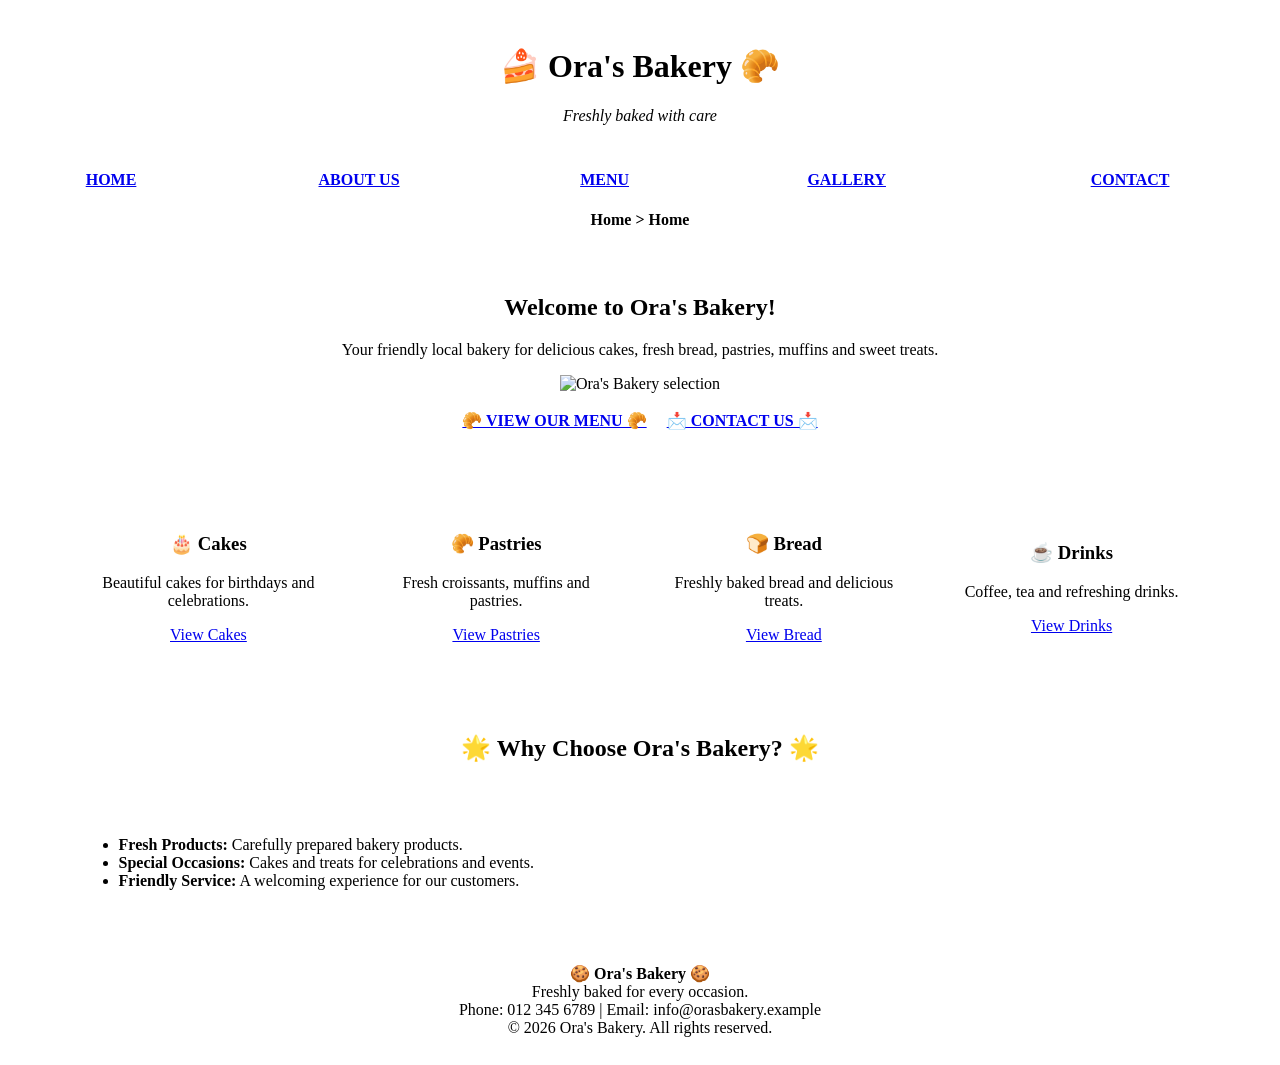
==== index.html @ a1fdf1d8 "Add files via upload" ====
<!DOCTYPE html>
<html lang="en">
<head>
<meta charset="UTF-8">
<meta name="viewport" content="width=device-width, initial-scale=1.0">
<meta name="description" content="Ora's Bakery - fresh cakes, bread, pastries and treats.">
<title>Ora's Bakery | Home</title>
</head>
<body>

<table width="100%" cellpadding="18" cellspacing="0">
<tr><td align="center">
<h1>🍰 Ora's Bakery 🥐</h1>
<p><i>Freshly baked with care</i></p>
</td></tr>
</table>

<table width="100%" cellpadding="12" cellspacing="0">
<tr align="center">
<td><a href="index.html"><b>HOME</b></a></td>
<td><a href="about.html"><b>ABOUT US</b></a></td>
<td><a href="menu.html"><b>MENU</b></a></td>
<td><a href="gallery.html"><b>GALLERY</b></a></td>
<td><a href="contact.html"><b>CONTACT</b></a></td>
</tr>
</table>


<table width="100%" cellpadding="8">
<tr><td align="center">
<b>Home &gt; Home</b>
</td></tr>
</table>

<table width="92%" align="center" cellpadding="25" cellspacing="10">
<tr><td align="center">
<h2>Welcome to Ora's Bakery!</h2>
<p>Your friendly local bakery for delicious cakes, fresh bread, pastries, muffins and sweet treats.</p>
<img src="images/bakery.jpg" width="80%" alt="Ora's Bakery selection">
<br><br>
<a href="menu.html"><b>🥐 VIEW OUR MENU 🥐</b></a>
&nbsp;&nbsp;&nbsp;
<a href="contact.html"><b>📩 CONTACT US 📩</b></a>
</td></tr>
</table>

<br>
<table width="92%" align="center" cellpadding="20" cellspacing="12">
<tr align="center">
<td width="25%"><h3>🎂 Cakes</h3><p>Beautiful cakes for birthdays and celebrations.</p><a href="menu.html#cakes">View Cakes</a></td>
<td width="25%"><h3>🥐 Pastries</h3><p>Fresh croissants, muffins and pastries.</p><a href="menu.html#pastries">View Pastries</a></td>
<td width="25%"><h3>🍞 Bread</h3><p>Freshly baked bread and delicious treats.</p><a href="menu.html#bread">View Bread</a></td>
<td width="25%"><h3>☕ Drinks</h3><p>Coffee, tea and refreshing drinks.</p><a href="menu.html#drinks">View Drinks</a></td>
</tr>
</table>

<br>
<table width="92%" align="center" cellpadding="18">
<tr><td align="center"><h2>🌟 Why Choose Ora's Bakery? 🌟</h2></td></tr>
<tr><td>
<ul>
<li><b>Fresh Products:</b> Carefully prepared bakery products.</li>
<li><b>Special Occasions:</b> Cakes and treats for celebrations and events.</li>
<li><b>Friendly Service:</b> A welcoming experience for our customers.</li>
</ul>
</td></tr>
</table>

<br>
<table width="100%" cellpadding="18">
<tr><td align="center">
<b>🍪 Ora's Bakery 🍪</b><br>
Freshly baked for every occasion.<br>
Phone: 012 345 6789 | Email: info@orasbakery.example<br>
© 2026 Ora's Bakery. All rights reserved.
</td></tr>
</table>

</body>
</html>
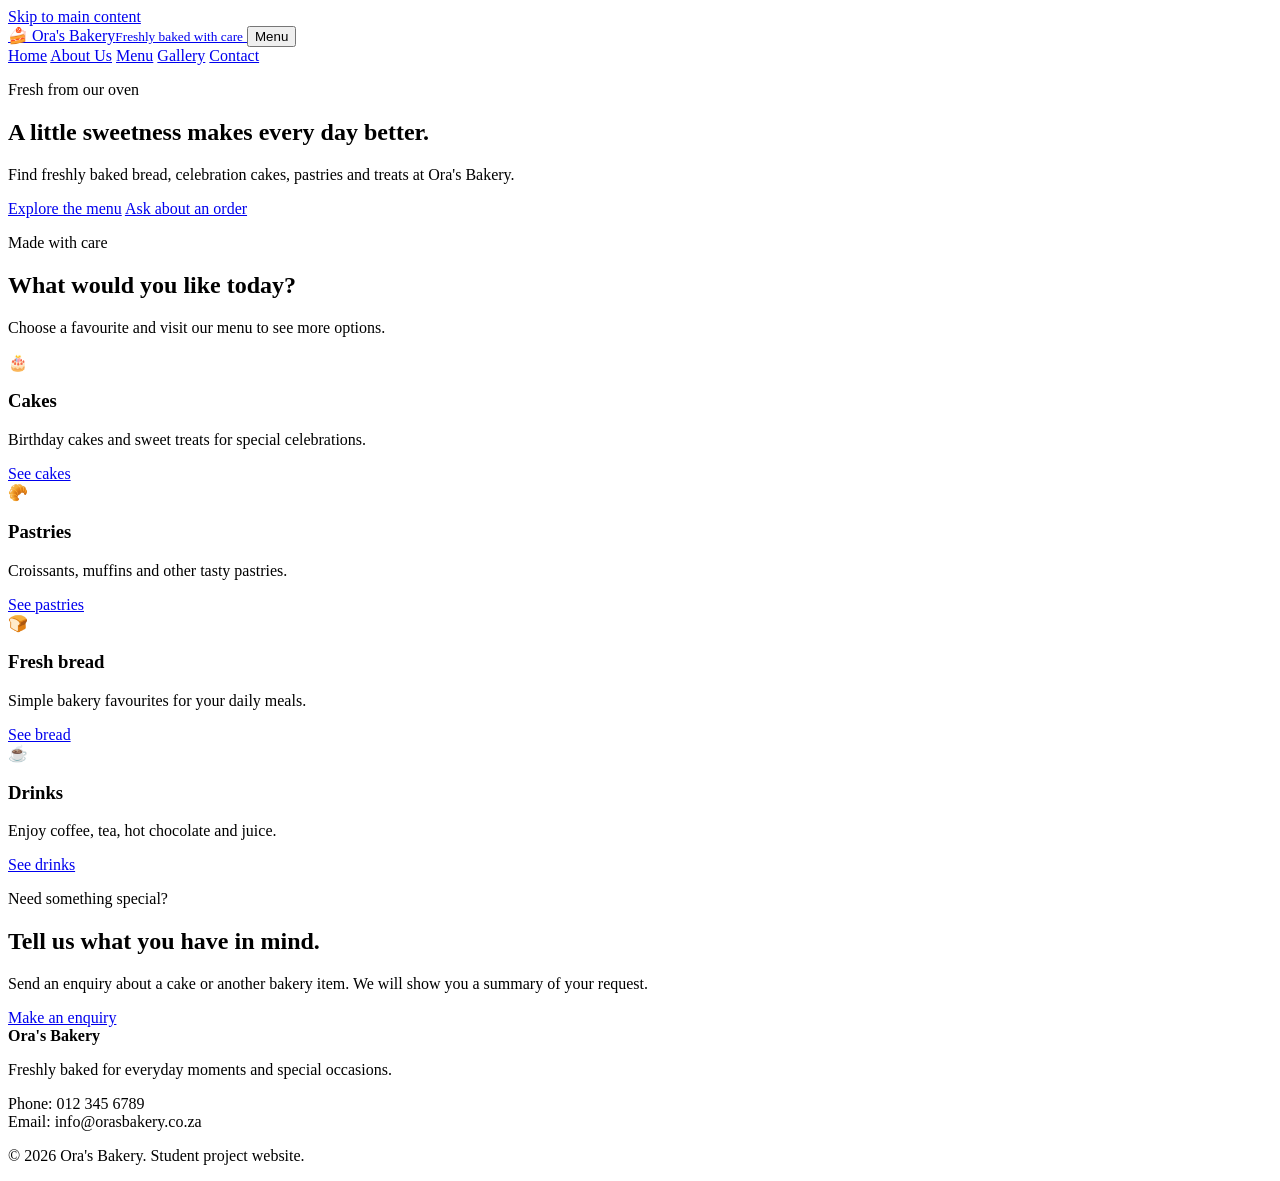
==== commit ebcaadb4: "Add files via upload" ====
--- a/index.html
+++ b/index.html
@@ -1,80 +1,65 @@
 <!DOCTYPE html>
 <html lang="en">
 <head>
-<meta charset="UTF-8">
-<meta name="viewport" content="width=device-width, initial-scale=1.0">
-<meta name="description" content="Ora's Bakery - fresh cakes, bread, pastries and treats.">
-<title>Ora's Bakery | Home</title>
+  <meta charset="UTF-8">
+  <meta name="viewport" content="width=device-width, initial-scale=1.0">
+  <meta name="description" content="Visit Ora's Bakery for fresh cakes, bread, pastries, muffins and friendly service.">
+  <meta name="keywords" content="Ora's Bakery, bakery, cakes, fresh bread, pastries, muffins">
+  <meta name="author" content="ST10337762">
+  <title>Ora's Bakery | Home</title>
+  <link rel="stylesheet" href="css/style.css">
 </head>
 <body>
+<a class="skip-link" href="#main-content">Skip to main content</a>
+<header class="site-header">
+  <div class="container header-inner">
+    <a class="brand" href="index.html" aria-label="Ora's Bakery home">
+      <span class="brand-icon" aria-hidden="true">🍰</span>
+      <span>Ora's Bakery<small>Freshly baked with care</small></span>
+    </a>
+    <button class="menu-toggle" type="button" aria-expanded="false" aria-controls="main-nav">Menu</button>
+    <nav id="main-nav" class="main-nav" aria-label="Main navigation">
+      <a href="index.html">Home</a>
+      <a href="about.html">About Us</a>
+      <a href="menu.html">Menu</a>
+      <a href="gallery.html">Gallery</a>
+      <a href="contact.html">Contact</a>
+    </nav>
+  </div>
+</header>
 
-<table width="100%" cellpadding="18" cellspacing="0">
-<tr><td align="center">
-<h1>🍰 Ora's Bakery 🥐</h1>
-<p><i>Freshly baked with care</i></p>
-</td></tr>
-</table>
-
-<table width="100%" cellpadding="12" cellspacing="0">
-<tr align="center">
-<td><a href="index.html"><b>HOME</b></a></td>
-<td><a href="about.html"><b>ABOUT US</b></a></td>
-<td><a href="menu.html"><b>MENU</b></a></td>
-<td><a href="gallery.html"><b>GALLERY</b></a></td>
-<td><a href="contact.html"><b>CONTACT</b></a></td>
-</tr>
-</table>
-
-
-<table width="100%" cellpadding="8">
-<tr><td align="center">
-<b>Home &gt; Home</b>
-</td></tr>
-</table>
-
-<table width="92%" align="center" cellpadding="25" cellspacing="10">
-<tr><td align="center">
-<h2>Welcome to Ora's Bakery!</h2>
-<p>Your friendly local bakery for delicious cakes, fresh bread, pastries, muffins and sweet treats.</p>
-<img src="images/bakery.jpg" width="80%" alt="Ora's Bakery selection">
-<br><br>
-<a href="menu.html"><b>🥐 VIEW OUR MENU 🥐</b></a>
-&nbsp;&nbsp;&nbsp;
-<a href="contact.html"><b>📩 CONTACT US 📩</b></a>
-</td></tr>
-</table>
-
-<br>
-<table width="92%" align="center" cellpadding="20" cellspacing="12">
-<tr align="center">
-<td width="25%"><h3>🎂 Cakes</h3><p>Beautiful cakes for birthdays and celebrations.</p><a href="menu.html#cakes">View Cakes</a></td>
-<td width="25%"><h3>🥐 Pastries</h3><p>Fresh croissants, muffins and pastries.</p><a href="menu.html#pastries">View Pastries</a></td>
-<td width="25%"><h3>🍞 Bread</h3><p>Freshly baked bread and delicious treats.</p><a href="menu.html#bread">View Bread</a></td>
-<td width="25%"><h3>☕ Drinks</h3><p>Coffee, tea and refreshing drinks.</p><a href="menu.html#drinks">View Drinks</a></td>
-</tr>
-</table>
-
-<br>
-<table width="92%" align="center" cellpadding="18">
-<tr><td align="center"><h2>🌟 Why Choose Ora's Bakery? 🌟</h2></td></tr>
-<tr><td>
-<ul>
-<li><b>Fresh Products:</b> Carefully prepared bakery products.</li>
-<li><b>Special Occasions:</b> Cakes and treats for celebrations and events.</li>
-<li><b>Friendly Service:</b> A welcoming experience for our customers.</li>
-</ul>
-</td></tr>
-</table>
-
-<br>
-<table width="100%" cellpadding="18">
-<tr><td align="center">
-<b>🍪 Ora's Bakery 🍪</b><br>
-Freshly baked for every occasion.<br>
-Phone: 012 345 6789 | Email: info@orasbakery.example<br>
-© 2026 Ora's Bakery. All rights reserved.
-</td></tr>
-</table>
-
+<main id="main-content">
+  <section class="hero">
+    <div class="container hero-content">
+      <p class="eyebrow">Fresh from our oven</p>
+      <h1>A little sweetness makes every day better.</h1>
+      <p>Find freshly baked bread, celebration cakes, pastries and treats at Ora's Bakery.</p>
+      <div class="button-row">
+        <a class="button" href="menu.html">Explore the menu</a>
+        <a class="button button-light" href="enquiry.html">Ask about an order</a>
+      </div>
+    </div>
+  </section>
+  <section class="section container">
+    <div class="section-heading"><p class="eyebrow">Made with care</p><h2>What would you like today?</h2><p>Choose a favourite and visit our menu to see more options.</p></div>
+    <div class="card-grid">
+      <article class="info-card"><div class="card-emoji" aria-hidden="true">🎂</div><h3>Cakes</h3><p>Birthday cakes and sweet treats for special celebrations.</p><a href="menu.html#cakes">See cakes</a></article>
+      <article class="info-card"><div class="card-emoji" aria-hidden="true">🥐</div><h3>Pastries</h3><p>Croissants, muffins and other tasty pastries.</p><a href="menu.html#pastries">See pastries</a></article>
+      <article class="info-card"><div class="card-emoji" aria-hidden="true">🍞</div><h3>Fresh bread</h3><p>Simple bakery favourites for your daily meals.</p><a href="menu.html#bread">See bread</a></article>
+      <article class="info-card"><div class="card-emoji" aria-hidden="true">☕</div><h3>Drinks</h3><p>Enjoy coffee, tea, hot chocolate and juice.</p><a href="menu.html#drinks">See drinks</a></article>
+    </div>
+  </section>
+  <section class="feature-band">
+    <div class="container feature-content"><div><p class="eyebrow">Need something special?</p><h2>Tell us what you have in mind.</h2><p>Send an enquiry about a cake or another bakery item. We will show you a summary of your request.</p></div><a class="button" href="enquiry.html">Make an enquiry</a></div>
+  </section>
+</main>
+<footer class="site-footer">
+  <div class="container footer-inner">
+    <div><strong>Ora's Bakery</strong><p>Freshly baked for everyday moments and special occasions.</p></div>
+    <p>Phone: 012 345 6789<br>Email: info@orasbakery.co.za</p>
+    <p>&copy; 2026 Ora's Bakery. Student project website.</p>
+  </div>
+</footer>
+<script src="js/script.js" defer></script>
 </body>
 </html>
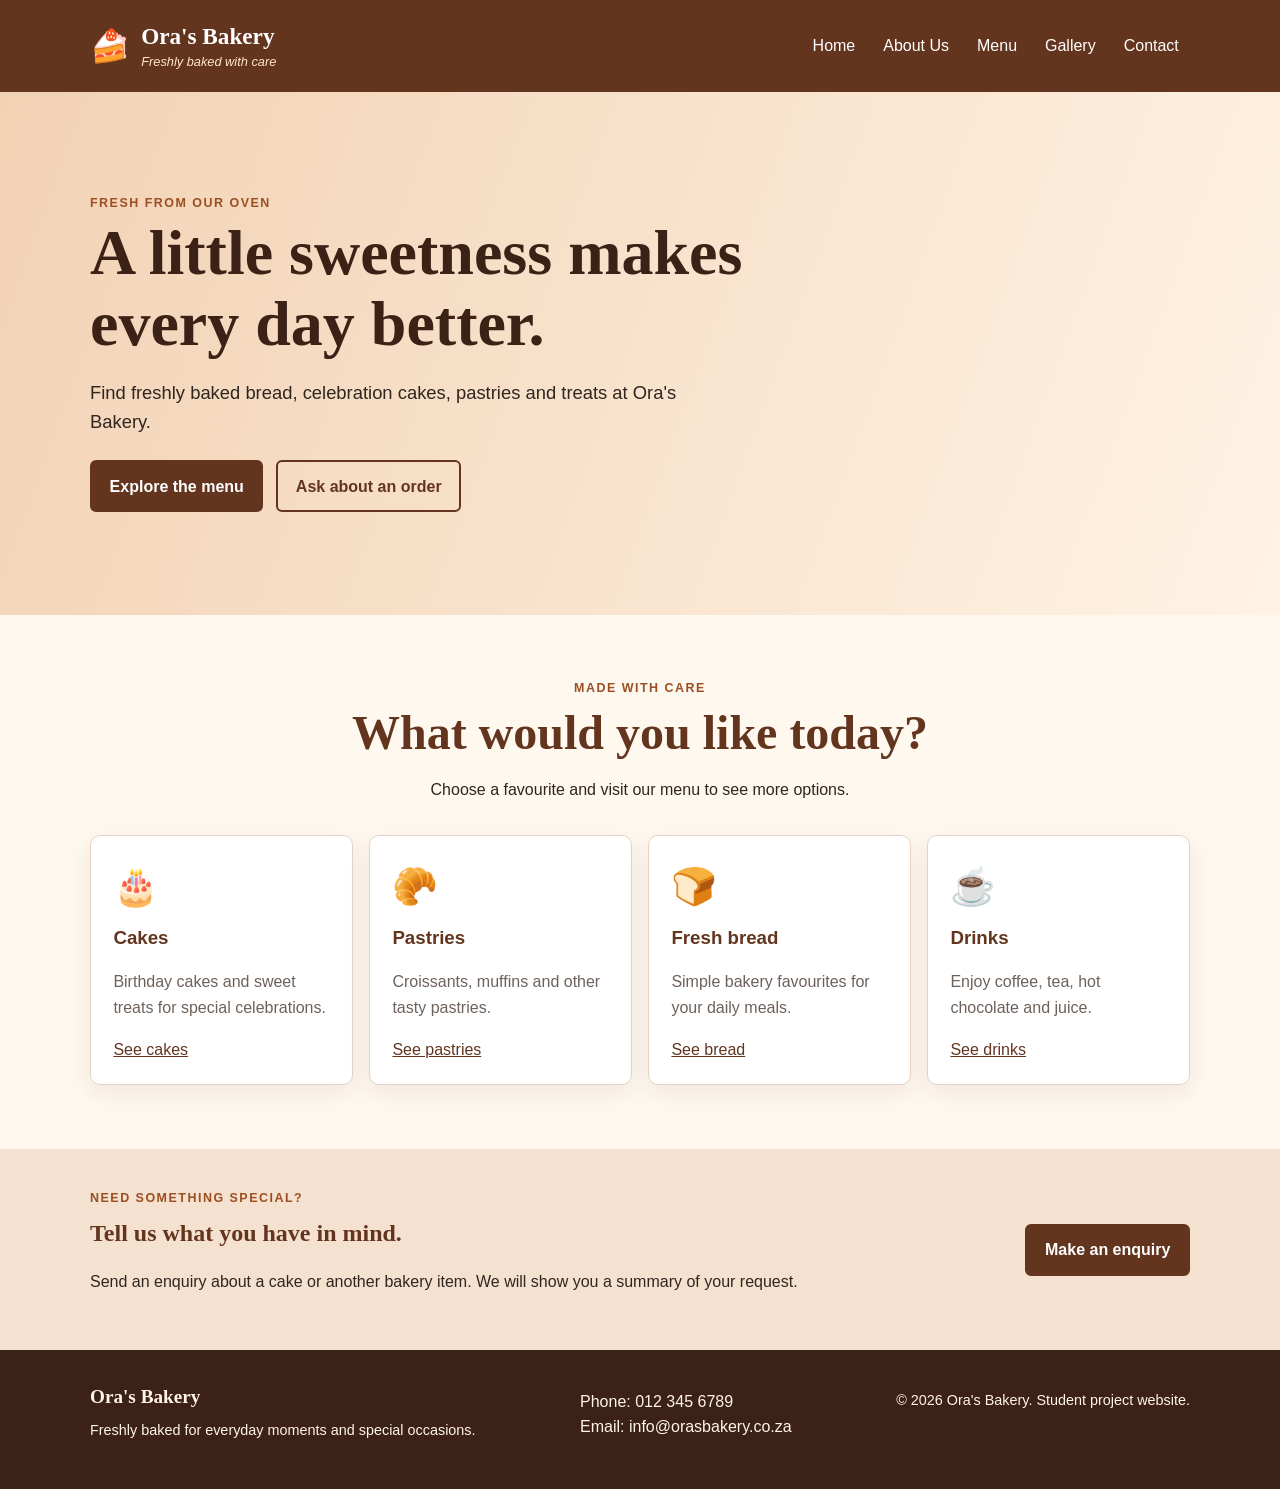
==== commit d57bc7fb: "Add files via upload" ====
--- a/index.html
+++ b/index.html
@@ -7,7 +7,133 @@
   <meta name="keywords" content="Ora's Bakery, bakery, cakes, fresh bread, pastries, muffins">
   <meta name="author" content="ST10337762">
   <title>Ora's Bakery | Home</title>
-  <link rel="stylesheet" href="css/style.css">
+  <style>
+/* Basic colours, spacing and font choices used across the website. */
+:root {
+  --brown: #63351f;
+  --brown-dark: #3b2116;
+  --orange: #c56b35;
+  --cream: #fff8ef;
+  --peach: #f5e1cf;
+  --text: #30251f;
+  --muted: #6d625b;
+  --white: #ffffff;
+  --border: #e4d3c4;
+  --shadow: 0 8px 24px rgba(59, 33, 22, 0.08);
+}
+* { box-sizing: border-box; }
+html { scroll-behavior: smooth; }
+body {
+  margin: 0;
+  background: var(--cream);
+  color: var(--text);
+  font-family: Arial, Helvetica, sans-serif;
+  font-size: 16px;
+  line-height: 1.6;
+}
+img { max-width: 100%; height: auto; }
+a { color: var(--brown); }
+a:hover { color: var(--orange); }
+button, input, select, textarea { font: inherit; }
+button, .button { cursor: pointer; }
+:focus-visible { outline: 3px solid var(--orange); outline-offset: 3px; }
+.container { width: min(1100px, 92%); margin-inline: auto; }
+.skip-link { position: absolute; left: -9999px; top: 0; background: white; padding: 0.7rem; z-index: 10; }
+.skip-link:focus { left: 1rem; top: 1rem; }
+.site-header { background: var(--brown); color: var(--white); }
+.header-inner { min-height: 92px; display: flex; align-items: center; justify-content: space-between; gap: 1.5rem; }
+.brand { display: flex; align-items: center; gap: 0.7rem; color: var(--white); text-decoration: none; font-family: Georgia, serif; font-size: 1.45rem; font-weight: bold; line-height: 1.2; }
+.brand-icon { font-size: 2rem; }
+.brand small { display: block; margin-top: 0.25rem; color: #ffe6d0; font: italic 0.8rem Arial, sans-serif; }
+.main-nav { display: flex; align-items: center; flex-wrap: wrap; gap: 0.35rem; }
+.main-nav a { color: var(--white); padding: 0.55rem 0.7rem; border-radius: 5px; text-decoration: none; }
+.main-nav a:hover, .main-nav a:focus-visible { background: #805037; color: var(--white); }
+.menu-toggle { display: none; background: transparent; color: white; border: 1px solid #e9cbb5; border-radius: 5px; padding: 0.45rem 0.7rem; }
+.hero { background: linear-gradient(110deg, #f2d2b5, #fff3e4); padding: clamp(3.5rem, 8vw, 7rem) 0; }
+.hero-content { max-width: 1100px; }
+.hero h1 { max-width: 720px; margin: 0.25rem 0 1rem; color: var(--brown-dark); font: bold clamp(2.3rem, 5vw, 4.2rem)/1.1 Georgia, serif; }
+.hero p:not(.eyebrow) { max-width: 620px; font-size: 1.15rem; }
+.eyebrow { margin: 0; color: #9b4f22; font-size: 0.78rem; font-weight: bold; letter-spacing: 0.12em; text-transform: uppercase; }
+.button-row { display: flex; flex-wrap: wrap; gap: 0.8rem; margin-top: 1.5rem; }
+.button { display: inline-block; border: 2px solid var(--brown); border-radius: 6px; padding: 0.7rem 1.1rem; background: var(--brown); color: var(--white); font-weight: bold; text-decoration: none; }
+.button:hover { background: var(--brown-dark); color: var(--white); }
+.button-light { background: transparent; color: var(--brown); }
+.button-light:hover { background: var(--white); color: var(--brown-dark); }
+.section { padding-block: 4rem; }
+.section-heading, .page-intro { max-width: 720px; margin: 0 auto 2rem; text-align: center; }
+.section-heading h2, .page-intro h1 { margin: 0.3rem 0 0.6rem; color: var(--brown); font: bold clamp(2rem, 4vw, 3rem)/1.2 Georgia, serif; }
+.card-grid { display: grid; grid-template-columns: repeat(4, minmax(0, 1fr)); gap: 1rem; }
+.info-card, .menu-card, .text-panel, .form-panel, .contact-details { background: var(--white); border: 1px solid var(--border); border-radius: 10px; padding: 1.4rem; box-shadow: var(--shadow); }
+.card-emoji { font-size: 2.3rem; }
+.info-card h3 { margin: 0.4rem 0; color: var(--brown); }
+.info-card p { color: var(--muted); }
+.feature-band { background: var(--peach); padding: 2.5rem 0; }
+.feature-content { display: flex; align-items: center; justify-content: space-between; gap: 2rem; }
+.feature-content h2 { margin: 0.3rem 0; color: var(--brown); font-family: Georgia, serif; }
+.page-content { min-height: 65vh; padding-block: 3rem 4rem; }
+.text-panel { max-width: 850px; margin: 0 auto; }
+.text-panel h2 { color: var(--brown); font-family: Georgia, serif; }
+.check-list li { margin-bottom: 0.45rem; }
+.center { text-align: center; margin-top: 2rem; }
+.search-box { max-width: 560px; margin: 0 auto 2rem; }
+.search-box label, .form-field label { display: block; margin-bottom: 0.35rem; font-weight: bold; }
+input, select, textarea { width: 100%; border: 1px solid #bba99b; border-radius: 5px; background: white; color: var(--text); padding: 0.7rem; }
+textarea { resize: vertical; }
+.menu-grid { display: grid; grid-template-columns: repeat(2, minmax(0, 1fr)); gap: 1.2rem; }
+.menu-card h2 { margin-top: 0; color: var(--brown); font-family: Georgia, serif; }
+.menu-card li { padding-block: 0.2rem; }
+.menu-card a { font-weight: bold; }
+.notice { padding: 0.9rem 1rem; margin-top: 1rem; background: #f8eadc; border-left: 4px solid var(--orange); border-radius: 4px; }
+.form-help { color: var(--muted); font-size: 0.9rem; }
+.gallery-grid { display: grid; grid-template-columns: repeat(4, minmax(0, 1fr)); gap: 1rem; }
+.gallery-item { display: flex; flex-direction: column; align-items: flex-start; gap: 0.3rem; padding: 1rem; border: 1px solid var(--border); border-radius: 10px; background: white; color: var(--text); text-align: left; box-shadow: var(--shadow); }
+.gallery-photo { display: flex; flex-direction: column; gap: 0.7rem; padding: 0.8rem; border: 1px solid var(--border); border-radius: 10px; background: white; color: var(--text); text-align: left; box-shadow: var(--shadow); cursor: pointer; }
+.gallery-photo img { display: block; width: 100%; aspect-ratio: 4 / 3; object-fit: cover; border-radius: 6px; background: var(--peach); }
+.gallery-photo strong { color: var(--brown); }
+.gallery-photo:hover, .gallery-item:hover { transform: translateY(-2px); }
+.gallery-item { text-decoration: none; }
+.image-credit { margin-top: 1.5rem; color: var(--muted); font-size: 0.85rem; }
+.image-unavailable { object-fit: contain !important; padding: 2rem; }
+.gallery-placeholder { display: grid; width: 100%; min-height: 150px; place-items: center; border-radius: 6px; background: var(--peach); font-size: 4rem; }
+.gallery-item strong { color: var(--brown); font-size: 1.1rem; }
+.gallery-item small { color: var(--muted); }
+.lightbox { width: min(700px, 92vw); border: 0; border-radius: 10px; padding: 1.2rem; }
+.lightbox::backdrop { background: rgba(25, 15, 10, 0.8); }
+.lightbox img { display: block; max-width: 100%; max-height: 65vh; margin: auto; }
+.lightbox-close { display: block; margin-left: auto; border: 0; background: var(--brown); color: white; border-radius: 5px; font-size: 1.5rem; padding: 0.1rem 0.7rem; }
+#lightbox-caption { text-align: center; }
+.contact-layout { display: grid; grid-template-columns: 0.8fr 1.2fr; align-items: start; gap: 1.5rem; }
+.contact-details h2, .form-panel h2 { margin-top: 0; color: var(--brown); font-family: Georgia, serif; }
+.form-grid { display: grid; grid-template-columns: repeat(2, minmax(0, 1fr)); gap: 1rem; margin-bottom: 1.2rem; }
+.form-field { margin-bottom: 1rem; }
+.form-grid .form-field { margin-bottom: 0; }
+.full-width { grid-column: 1 / -1; }
+.field-error { display: block; min-height: 1.2rem; color: #a32222; font-size: 0.85rem; }
+input[aria-invalid="true"], select[aria-invalid="true"], textarea[aria-invalid="true"] { border-color: #a32222; }
+.site-footer { background: var(--brown-dark); color: #fff4e8; padding: 2rem 0; }
+.footer-inner { display: flex; justify-content: space-between; align-items: flex-start; gap: 1.5rem; }
+.footer-inner p { margin-top: 0.4rem; }
+.footer-inner strong { font-family: Georgia, serif; font-size: 1.2rem; }
+.footer-inner p:last-child { font-size: 0.9rem; }
+@media (max-width: 850px) {
+  .card-grid, .gallery-grid { grid-template-columns: repeat(2, minmax(0, 1fr)); }
+  .header-inner { flex-wrap: wrap; padding-block: 1rem; }
+  .menu-toggle { display: block; }
+  .main-nav { display: none; width: 100%; flex-direction: column; align-items: stretch; }
+  .main-nav.is-open { display: flex; }
+  .main-nav a { padding: 0.65rem; }
+}
+@media (max-width: 600px) {
+  .menu-grid, .contact-layout, .form-grid { grid-template-columns: 1fr; }
+  .full-width { grid-column: auto; }
+  .card-grid, .gallery-grid { grid-template-columns: 1fr; }
+  .feature-content, .footer-inner { flex-direction: column; align-items: flex-start; }
+  .hero { padding-block: 3.5rem; }
+  .page-content { padding-block: 2rem 3rem; }
+  .gallery-placeholder { min-height: 120px; }
+}
+
+  </style>
 </head>
 <body>
 <a class="skip-link" href="#main-content">Skip to main content</a>
@@ -60,6 +186,379 @@
     <p>&copy; 2026 Ora's Bakery. Student project website.</p>
   </div>
 </footer>
-<script src="js/script.js" defer></script>
+<script>
+// This file contains the small interactive features used on the website.
+document.addEventListener("DOMContentLoaded", function () {
+  setupMobileMenu();
+  setupMenuSearch();
+  setupGallery();
+  setupEnquiryForm();
+  setupContactForm();
+  fillEnquiryFromLink();
+});
+
+// Open and close the navigation menu on smaller screens.
+function setupMobileMenu() {
+  const menuButton = document.querySelector(".menu-toggle");
+  const navigation = document.querySelector("#main-nav");
+
+  if (!menuButton || !navigation) return;
+
+  menuButton.addEventListener("click", function () {
+    const isOpen = navigation.classList.toggle("is-open");
+    menuButton.setAttribute("aria-expanded", String(isOpen));
+  });
+}
+
+// Filter menu items as the visitor types in the search box.
+function setupMenuSearch() {
+  const searchInput = document.querySelector("#menu-search");
+  const menuItems = document.querySelectorAll("[data-item]");
+  const searchStatus = document.querySelector("#search-status");
+  const noResults = document.querySelector("#no-results");
+
+  if (!searchInput) return;
+
+  searchInput.addEventListener("input", function () {
+    const searchTerm = searchInput.value.trim().toLowerCase();
+    let visibleCount = 0;
+
+    menuItems.forEach(function (item) {
+      const matches = item.textContent.toLowerCase().includes(searchTerm);
+      item.hidden = !matches;
+      if (matches) visibleCount += 1;
+    });
+
+    // Hide a whole category if none of its menu items match.
+    document.querySelectorAll(".menu-card").forEach(function (card) {
+      const hasVisibleItem = card.querySelector("[data-item]:not([hidden])");
+      card.hidden = !hasVisibleItem;
+    });
+
+    searchStatus.textContent = visibleCount + " menu item(s) found.";
+    noResults.hidden = visibleCount !== 0;
+  });
+}
+
+// The four gallery categories each contain five photos. Image URLs point to ISO Republic.
+const galleryCategories = {
+  "cakes": [
+    "Cakes",
+    "Celebration cakes",
+    "🎂",
+    [
+      [
+        "Black Forest Cake",
+        "https://isorepublic.com/wp-content/uploads/2018/11/isorepublic-black-forest-cake-450x300.jpg"
+      ],
+      [
+        "Cake Dessert",
+        "https://isorepublic.com/wp-content/uploads/2018/11/isorepublic-cake-dessert-3-450x300.jpg"
+      ],
+      [
+        "Freshly Baked Cake",
+        "https://isorepublic.com/wp-content/uploads/2018/11/isorepublic-baked-cake-1-450x300.jpg"
+      ],
+      [
+        "Strawberry Chocolate Cakes",
+        "https://isorepublic.com/wp-content/uploads/2018/11/isorepublic-strawberry-chocs-1-450x300.jpg"
+      ],
+      [
+        "Cake and Coffee",
+        "https://isorepublic.com/wp-content/uploads/2018/11/isorepublic-coffee-cake-cafe-1-450x300.jpg"
+      ]
+    ]
+  ],
+  "pastries": [
+    "Pastries",
+    "Fresh pastries and muffins",
+    "🥐",
+    [
+      [
+        "Freshly Baked Pastries",
+        "https://isorepublic.com/wp-content/uploads/2018/11/picography-fresh-baked-pastries-1-450x300.jpg"
+      ],
+      [
+        "Bakery Pastries",
+        "https://isorepublic.com/wp-content/uploads/2018/11/isorepublic-bakery-pastries-450x300.jpg"
+      ],
+      [
+        "Fresh Pastries",
+        "https://isorepublic.com/wp-content/uploads/2018/11/isorepublic-pastries-1-450x300.jpg"
+      ],
+      [
+        "Cake Donuts",
+        "https://isorepublic.com/wp-content/uploads/2017/11/cake-donuts-450x300.jpg"
+      ],
+      [
+        "Baked Dessert Tarts",
+        "https://isorepublic.com/wp-content/uploads/2018/11/isorepublic-dessert-tarts-1-450x300.jpg"
+      ]
+    ]
+  ],
+  "bread": [
+    "Bread",
+    "Freshly baked bread",
+    "🍞",
+    [
+      [
+        "Sourdough Bread",
+        "https://isorepublic.com/wp-content/uploads/2018/11/isorepublic-bread-sourdough-1-450x300.jpg"
+      ],
+      [
+        "Fresh Baked Bread",
+        "https://isorepublic.com/wp-content/uploads/2018/11/isorepublic-bread-baked-1-450x300.jpg"
+      ],
+      [
+        "Baked Breads",
+        "https://isorepublic.com/wp-content/uploads/2018/11/isorepublic-baked-breads-1-450x300.jpg"
+      ],
+      [
+        "Fresh Homemade Bread",
+        "https://isorepublic.com/wp-content/uploads/2018/11/isorepublic-bread-home-1-450x300.jpg"
+      ],
+      [
+        "Bread Rolls",
+        "https://isorepublic.com/wp-content/uploads/2018/11/isorepublic-bread-rolls-1-450x300.jpg"
+      ]
+    ]
+  ],
+  "drinks": [
+    "Drinks",
+    "Coffee and refreshments",
+    "☕",
+    [
+      [
+        "Latte Art",
+        "https://isorepublic.com/wp-content/uploads/2020/07/iso-republic-coffee-late-coffee-shop-369x300.jpg"
+      ],
+      [
+        "Cappuccino in a Cafe",
+        "https://isorepublic.com/wp-content/uploads/2018/11/isorepublic-coffee-cup-cafe-1-450x300.jpg"
+      ],
+      [
+        "Fresh Juice and Smoothies",
+        "https://isorepublic.com/wp-content/uploads/2021/09/iso-republic-fresh-juices-and-smoothies-200x300.jpg"
+      ],
+      [
+        "Iced Drink",
+        "https://isorepublic.com/wp-content/uploads/2018/11/isorepublic-iced-drink-straw-1-450x300.jpg"
+      ],
+      [
+        "Hot Chocolate",
+        "https://isorepublic.com/wp-content/uploads/2019/05/iso-republic-hot-chocolates-453x300.jpg"
+      ]
+    ]
+  ]
+};
+
+// Show either the category choices or the five photos for the selected category.
+function setupGallery() {
+  const grid = document.querySelector("#gallery-grid");
+  if (!grid) return;
+
+  const title = document.querySelector("#gallery-title");
+  const description = document.querySelector("#gallery-description");
+  const backLink = document.querySelector("#back-to-categories");
+  const selectedCategory = new URLSearchParams(window.location.search).get("category");
+
+  if (selectedCategory && galleryCategories[selectedCategory]) {
+    const category = galleryCategories[selectedCategory];
+    title.textContent = category[0];
+    description.textContent = "Browse these five " + category[0].toLowerCase() + " photos. Select a picture to view it larger.";
+    backLink.hidden = false;
+    category[3].forEach(function (photo) {
+      const card = document.createElement("button");
+      card.className = "gallery-photo";
+      card.type = "button";
+      card.dataset.lightbox = photo[1];
+      card.dataset.caption = photo[0];
+      card.innerHTML = '<img loading="lazy" alt="' + photo[0].replace(/&/g, "&amp;").replace(/</g, "&lt;").replace(/>/g, "&gt;").replace(/"/g, "&quot;") + '" src="' + photo[1] + '"><strong>' + photo[0] + '</strong>';
+      card.querySelector("img").addEventListener("error", function () {
+        this.alt = photo[0] + " photo could not be loaded. Check the internet connection.";
+        this.classList.add("image-unavailable");
+      });
+      grid.appendChild(card);
+    });
+  } else {
+    Object.keys(galleryCategories).forEach(function (key) {
+      const category = galleryCategories[key];
+      const link = document.createElement("a");
+      link.className = "gallery-item";
+      link.href = "gallery.html?category=" + key;
+      link.innerHTML = '<span class="gallery-placeholder" aria-hidden="true">' + category[2] + '</span><strong>' + category[0] + '</strong><small>' + category[1] + '</small><small>View 5 photos →</small>';
+      grid.appendChild(link);
+    });
+  }
+
+  setupGalleryLightbox();
+}
+
+// Open any selected gallery photo in a larger dialog.
+function setupGalleryLightbox() {
+  const dialog = document.querySelector("#lightbox");
+  const image = document.querySelector("#lightbox-image");
+  const caption = document.querySelector("#lightbox-caption");
+  const closeButton = document.querySelector(".lightbox-close");
+  if (!dialog) return;
+
+  document.querySelectorAll("[data-lightbox]").forEach(function (button) {
+    button.addEventListener("click", function () {
+      image.hidden = false;
+      image.src = button.dataset.lightbox;
+      image.alt = button.dataset.caption;
+      caption.textContent = button.dataset.caption;
+      image.onerror = function () {
+        image.hidden = true;
+        caption.textContent = button.dataset.caption + " — This photo could not be loaded. Check your internet connection.";
+      };
+      if (typeof dialog.showModal === "function") dialog.showModal();
+    });
+  });
+  closeButton.addEventListener("click", function () { dialog.close(); });
+  dialog.addEventListener("click", function (event) {
+    if (event.target === dialog) dialog.close();
+  });
+}
+
+// Show a clear message when the enquiry form is complete.
+function setupEnquiryForm() {
+  const form = document.querySelector("#enquiry-form");
+  if (!form) return;
+
+  form.addEventListener("submit", function (event) {
+    event.preventDefault();
+    clearFormErrors(form);
+
+    const name = form.elements.name.value.trim();
+    const email = form.elements.email.value.trim();
+    const product = form.elements.product.value;
+    const quantity = Number(form.elements.quantity.value);
+    let isValid = true;
+
+    if (name.length < 2) isValid = showError("enquiry-name", "Please enter your name.");
+    if (!isValid) { /* Keep checking other fields so all errors can be shown. */ }
+    if (!isValidEmail(email)) {
+      showError("enquiry-email", "Enter a valid email address.");
+      isValid = false;
+    }
+    if (!product) {
+      showError("product-type", "Please choose a product category.");
+      isValid = false;
+    }
+    if (!Number.isInteger(quantity) || quantity < 1 || quantity > 100) {
+      showError("quantity", "Choose a quantity from 1 to 100.");
+      isValid = false;
+    }
+
+    const result = document.querySelector("#enquiry-result");
+    if (!isValid) {
+      result.hidden = true;
+      return;
+    }
+
+    const details = form.elements.details.value.trim();
+    result.textContent = "Thank you, " + name + ". Your enquiry is for " + quantity +
+      " item(s) in the " + product + " category." +
+      (details ? " Notes: " + details : "") +
+      " This is not a confirmed order. Please contact the bakery to confirm price and availability.";
+    result.hidden = false;
+  });
+}
+
+// Validate the contact form and prepare an email in the visitor's email app.
+function setupContactForm() {
+  const form = document.querySelector("#contact-form");
+  if (!form) return;
+
+  form.addEventListener("submit", function (event) {
+    event.preventDefault();
+    clearFormErrors(form);
+
+    const name = form.elements.name.value.trim();
+    const email = form.elements.email.value.trim();
+    const messageType = form.elements.messageType.value;
+    const message = form.elements.message.value.trim();
+    let isValid = true;
+
+    if (name.length < 2) {
+      showError("contact-name", "Please enter your name.");
+      isValid = false;
+    }
+    if (!isValidEmail(email)) {
+      showError("contact-email", "Enter a valid email address.");
+      isValid = false;
+    }
+    if (!messageType) {
+      showError("message-type", "Please choose a message type.");
+      isValid = false;
+    }
+    if (message.length < 10) {
+      showError("contact-message", "Please write at least 10 characters.");
+      isValid = false;
+    }
+
+    const result = document.querySelector("#contact-result");
+    if (!isValid) {
+      result.hidden = true;
+      return;
+    }
+
+    const subject = encodeURIComponent("Ora's Bakery - " + messageType);
+    const body = encodeURIComponent(
+      "Name: " + name + "\nEmail: " + email + "\nMessage type: " +
+      messageType + "\n\nMessage:\n" + message
+    );
+    result.textContent = "Your details passed validation. Your email app should open with the message ready to send.";
+    result.hidden = false;
+    window.location.href = "mailto:info@orasbakery.co.za?subject=" + subject + "&body=" + body;
+  });
+}
+
+// Add a helpful message beside invalid fields and focus the field.
+function showError(fieldId, message) {
+  const field = document.getElementById(fieldId);
+  const errorMessage = document.getElementById(fieldId + "-error");
+  if (field) {
+    field.setAttribute("aria-invalid", "true");
+    field.setAttribute("aria-describedby", fieldId + "-error");
+    field.focus();
+  }
+  if (errorMessage) errorMessage.textContent = message;
+  return false;
+}
+
+function clearFormErrors(form) {
+  form.querySelectorAll("[aria-invalid='true']").forEach(function (field) {
+    field.removeAttribute("aria-invalid");
+    field.removeAttribute("aria-describedby");
+  });
+  form.querySelectorAll(".field-error").forEach(function (message) {
+    message.textContent = "";
+  });
+}
+
+function isValidEmail(email) {
+  return /^[^\s@]+@[^\s@]+\.[^\s@]+$/.test(email);
+}
+
+// When a visitor clicks "Enquire about cakes" on the menu page,
+// preselect the category in the enquiry form.
+function fillEnquiryFromLink() {
+  const productSelect = document.querySelector("#product-type");
+  if (!productSelect) return;
+
+  const requestedItem = new URLSearchParams(window.location.search).get("item");
+  if (requestedItem) {
+    Array.from(productSelect.options).forEach(function (option) {
+      if (option.value.toLowerCase() === requestedItem.toLowerCase() ||
+          option.textContent.toLowerCase() === requestedItem.toLowerCase()) {
+        productSelect.value = option.value || option.textContent;
+      }
+    });
+  }
+}
+
+</script>
 </body>
 </html>
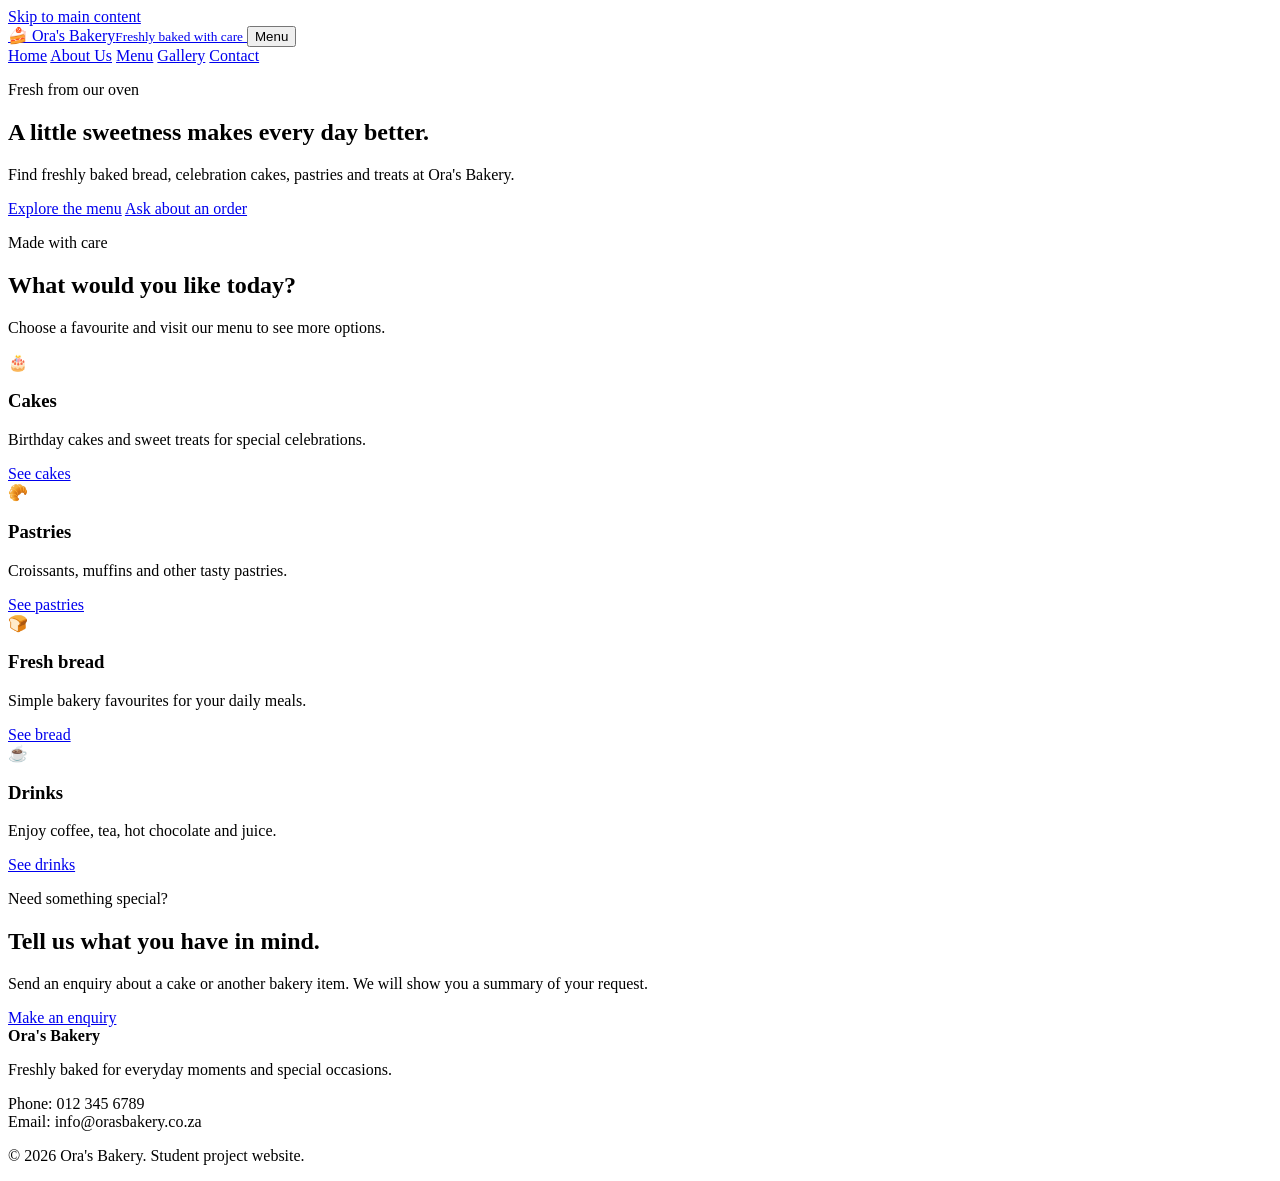
==== commit 3dbc794a: "Add files via upload" ====
--- a/index.html
+++ b/index.html
@@ -7,133 +7,7 @@
   <meta name="keywords" content="Ora's Bakery, bakery, cakes, fresh bread, pastries, muffins">
   <meta name="author" content="ST10337762">
   <title>Ora's Bakery | Home</title>
-  <style>
-/* Basic colours, spacing and font choices used across the website. */
-:root {
-  --brown: #63351f;
-  --brown-dark: #3b2116;
-  --orange: #c56b35;
-  --cream: #fff8ef;
-  --peach: #f5e1cf;
-  --text: #30251f;
-  --muted: #6d625b;
-  --white: #ffffff;
-  --border: #e4d3c4;
-  --shadow: 0 8px 24px rgba(59, 33, 22, 0.08);
-}
-* { box-sizing: border-box; }
-html { scroll-behavior: smooth; }
-body {
-  margin: 0;
-  background: var(--cream);
-  color: var(--text);
-  font-family: Arial, Helvetica, sans-serif;
-  font-size: 16px;
-  line-height: 1.6;
-}
-img { max-width: 100%; height: auto; }
-a { color: var(--brown); }
-a:hover { color: var(--orange); }
-button, input, select, textarea { font: inherit; }
-button, .button { cursor: pointer; }
-:focus-visible { outline: 3px solid var(--orange); outline-offset: 3px; }
-.container { width: min(1100px, 92%); margin-inline: auto; }
-.skip-link { position: absolute; left: -9999px; top: 0; background: white; padding: 0.7rem; z-index: 10; }
-.skip-link:focus { left: 1rem; top: 1rem; }
-.site-header { background: var(--brown); color: var(--white); }
-.header-inner { min-height: 92px; display: flex; align-items: center; justify-content: space-between; gap: 1.5rem; }
-.brand { display: flex; align-items: center; gap: 0.7rem; color: var(--white); text-decoration: none; font-family: Georgia, serif; font-size: 1.45rem; font-weight: bold; line-height: 1.2; }
-.brand-icon { font-size: 2rem; }
-.brand small { display: block; margin-top: 0.25rem; color: #ffe6d0; font: italic 0.8rem Arial, sans-serif; }
-.main-nav { display: flex; align-items: center; flex-wrap: wrap; gap: 0.35rem; }
-.main-nav a { color: var(--white); padding: 0.55rem 0.7rem; border-radius: 5px; text-decoration: none; }
-.main-nav a:hover, .main-nav a:focus-visible { background: #805037; color: var(--white); }
-.menu-toggle { display: none; background: transparent; color: white; border: 1px solid #e9cbb5; border-radius: 5px; padding: 0.45rem 0.7rem; }
-.hero { background: linear-gradient(110deg, #f2d2b5, #fff3e4); padding: clamp(3.5rem, 8vw, 7rem) 0; }
-.hero-content { max-width: 1100px; }
-.hero h1 { max-width: 720px; margin: 0.25rem 0 1rem; color: var(--brown-dark); font: bold clamp(2.3rem, 5vw, 4.2rem)/1.1 Georgia, serif; }
-.hero p:not(.eyebrow) { max-width: 620px; font-size: 1.15rem; }
-.eyebrow { margin: 0; color: #9b4f22; font-size: 0.78rem; font-weight: bold; letter-spacing: 0.12em; text-transform: uppercase; }
-.button-row { display: flex; flex-wrap: wrap; gap: 0.8rem; margin-top: 1.5rem; }
-.button { display: inline-block; border: 2px solid var(--brown); border-radius: 6px; padding: 0.7rem 1.1rem; background: var(--brown); color: var(--white); font-weight: bold; text-decoration: none; }
-.button:hover { background: var(--brown-dark); color: var(--white); }
-.button-light { background: transparent; color: var(--brown); }
-.button-light:hover { background: var(--white); color: var(--brown-dark); }
-.section { padding-block: 4rem; }
-.section-heading, .page-intro { max-width: 720px; margin: 0 auto 2rem; text-align: center; }
-.section-heading h2, .page-intro h1 { margin: 0.3rem 0 0.6rem; color: var(--brown); font: bold clamp(2rem, 4vw, 3rem)/1.2 Georgia, serif; }
-.card-grid { display: grid; grid-template-columns: repeat(4, minmax(0, 1fr)); gap: 1rem; }
-.info-card, .menu-card, .text-panel, .form-panel, .contact-details { background: var(--white); border: 1px solid var(--border); border-radius: 10px; padding: 1.4rem; box-shadow: var(--shadow); }
-.card-emoji { font-size: 2.3rem; }
-.info-card h3 { margin: 0.4rem 0; color: var(--brown); }
-.info-card p { color: var(--muted); }
-.feature-band { background: var(--peach); padding: 2.5rem 0; }
-.feature-content { display: flex; align-items: center; justify-content: space-between; gap: 2rem; }
-.feature-content h2 { margin: 0.3rem 0; color: var(--brown); font-family: Georgia, serif; }
-.page-content { min-height: 65vh; padding-block: 3rem 4rem; }
-.text-panel { max-width: 850px; margin: 0 auto; }
-.text-panel h2 { color: var(--brown); font-family: Georgia, serif; }
-.check-list li { margin-bottom: 0.45rem; }
-.center { text-align: center; margin-top: 2rem; }
-.search-box { max-width: 560px; margin: 0 auto 2rem; }
-.search-box label, .form-field label { display: block; margin-bottom: 0.35rem; font-weight: bold; }
-input, select, textarea { width: 100%; border: 1px solid #bba99b; border-radius: 5px; background: white; color: var(--text); padding: 0.7rem; }
-textarea { resize: vertical; }
-.menu-grid { display: grid; grid-template-columns: repeat(2, minmax(0, 1fr)); gap: 1.2rem; }
-.menu-card h2 { margin-top: 0; color: var(--brown); font-family: Georgia, serif; }
-.menu-card li { padding-block: 0.2rem; }
-.menu-card a { font-weight: bold; }
-.notice { padding: 0.9rem 1rem; margin-top: 1rem; background: #f8eadc; border-left: 4px solid var(--orange); border-radius: 4px; }
-.form-help { color: var(--muted); font-size: 0.9rem; }
-.gallery-grid { display: grid; grid-template-columns: repeat(4, minmax(0, 1fr)); gap: 1rem; }
-.gallery-item { display: flex; flex-direction: column; align-items: flex-start; gap: 0.3rem; padding: 1rem; border: 1px solid var(--border); border-radius: 10px; background: white; color: var(--text); text-align: left; box-shadow: var(--shadow); }
-.gallery-photo { display: flex; flex-direction: column; gap: 0.7rem; padding: 0.8rem; border: 1px solid var(--border); border-radius: 10px; background: white; color: var(--text); text-align: left; box-shadow: var(--shadow); cursor: pointer; }
-.gallery-photo img { display: block; width: 100%; aspect-ratio: 4 / 3; object-fit: cover; border-radius: 6px; background: var(--peach); }
-.gallery-photo strong { color: var(--brown); }
-.gallery-photo:hover, .gallery-item:hover { transform: translateY(-2px); }
-.gallery-item { text-decoration: none; }
-.image-credit { margin-top: 1.5rem; color: var(--muted); font-size: 0.85rem; }
-.image-unavailable { object-fit: contain !important; padding: 2rem; }
-.gallery-placeholder { display: grid; width: 100%; min-height: 150px; place-items: center; border-radius: 6px; background: var(--peach); font-size: 4rem; }
-.gallery-item strong { color: var(--brown); font-size: 1.1rem; }
-.gallery-item small { color: var(--muted); }
-.lightbox { width: min(700px, 92vw); border: 0; border-radius: 10px; padding: 1.2rem; }
-.lightbox::backdrop { background: rgba(25, 15, 10, 0.8); }
-.lightbox img { display: block; max-width: 100%; max-height: 65vh; margin: auto; }
-.lightbox-close { display: block; margin-left: auto; border: 0; background: var(--brown); color: white; border-radius: 5px; font-size: 1.5rem; padding: 0.1rem 0.7rem; }
-#lightbox-caption { text-align: center; }
-.contact-layout { display: grid; grid-template-columns: 0.8fr 1.2fr; align-items: start; gap: 1.5rem; }
-.contact-details h2, .form-panel h2 { margin-top: 0; color: var(--brown); font-family: Georgia, serif; }
-.form-grid { display: grid; grid-template-columns: repeat(2, minmax(0, 1fr)); gap: 1rem; margin-bottom: 1.2rem; }
-.form-field { margin-bottom: 1rem; }
-.form-grid .form-field { margin-bottom: 0; }
-.full-width { grid-column: 1 / -1; }
-.field-error { display: block; min-height: 1.2rem; color: #a32222; font-size: 0.85rem; }
-input[aria-invalid="true"], select[aria-invalid="true"], textarea[aria-invalid="true"] { border-color: #a32222; }
-.site-footer { background: var(--brown-dark); color: #fff4e8; padding: 2rem 0; }
-.footer-inner { display: flex; justify-content: space-between; align-items: flex-start; gap: 1.5rem; }
-.footer-inner p { margin-top: 0.4rem; }
-.footer-inner strong { font-family: Georgia, serif; font-size: 1.2rem; }
-.footer-inner p:last-child { font-size: 0.9rem; }
-@media (max-width: 850px) {
-  .card-grid, .gallery-grid { grid-template-columns: repeat(2, minmax(0, 1fr)); }
-  .header-inner { flex-wrap: wrap; padding-block: 1rem; }
-  .menu-toggle { display: block; }
-  .main-nav { display: none; width: 100%; flex-direction: column; align-items: stretch; }
-  .main-nav.is-open { display: flex; }
-  .main-nav a { padding: 0.65rem; }
-}
-@media (max-width: 600px) {
-  .menu-grid, .contact-layout, .form-grid { grid-template-columns: 1fr; }
-  .full-width { grid-column: auto; }
-  .card-grid, .gallery-grid { grid-template-columns: 1fr; }
-  .feature-content, .footer-inner { flex-direction: column; align-items: flex-start; }
-  .hero { padding-block: 3.5rem; }
-  .page-content { padding-block: 2rem 3rem; }
-  .gallery-placeholder { min-height: 120px; }
-}
-
-  </style>
+    <link rel="stylesheet" href="css/style.css">
 </head>
 <body>
 <a class="skip-link" href="#main-content">Skip to main content</a>
@@ -186,379 +60,6 @@
     <p>&copy; 2026 Ora's Bakery. Student project website.</p>
   </div>
 </footer>
-<script>
-// This file contains the small interactive features used on the website.
-document.addEventListener("DOMContentLoaded", function () {
-  setupMobileMenu();
-  setupMenuSearch();
-  setupGallery();
-  setupEnquiryForm();
-  setupContactForm();
-  fillEnquiryFromLink();
-});
-
-// Open and close the navigation menu on smaller screens.
-function setupMobileMenu() {
-  const menuButton = document.querySelector(".menu-toggle");
-  const navigation = document.querySelector("#main-nav");
-
-  if (!menuButton || !navigation) return;
-
-  menuButton.addEventListener("click", function () {
-    const isOpen = navigation.classList.toggle("is-open");
-    menuButton.setAttribute("aria-expanded", String(isOpen));
-  });
-}
-
-// Filter menu items as the visitor types in the search box.
-function setupMenuSearch() {
-  const searchInput = document.querySelector("#menu-search");
-  const menuItems = document.querySelectorAll("[data-item]");
-  const searchStatus = document.querySelector("#search-status");
-  const noResults = document.querySelector("#no-results");
-
-  if (!searchInput) return;
-
-  searchInput.addEventListener("input", function () {
-    const searchTerm = searchInput.value.trim().toLowerCase();
-    let visibleCount = 0;
-
-    menuItems.forEach(function (item) {
-      const matches = item.textContent.toLowerCase().includes(searchTerm);
-      item.hidden = !matches;
-      if (matches) visibleCount += 1;
-    });
-
-    // Hide a whole category if none of its menu items match.
-    document.querySelectorAll(".menu-card").forEach(function (card) {
-      const hasVisibleItem = card.querySelector("[data-item]:not([hidden])");
-      card.hidden = !hasVisibleItem;
-    });
-
-    searchStatus.textContent = visibleCount + " menu item(s) found.";
-    noResults.hidden = visibleCount !== 0;
-  });
-}
-
-// The four gallery categories each contain five photos. Image URLs point to ISO Republic.
-const galleryCategories = {
-  "cakes": [
-    "Cakes",
-    "Celebration cakes",
-    "🎂",
-    [
-      [
-        "Black Forest Cake",
-        "https://isorepublic.com/wp-content/uploads/2018/11/isorepublic-black-forest-cake-450x300.jpg"
-      ],
-      [
-        "Cake Dessert",
-        "https://isorepublic.com/wp-content/uploads/2018/11/isorepublic-cake-dessert-3-450x300.jpg"
-      ],
-      [
-        "Freshly Baked Cake",
-        "https://isorepublic.com/wp-content/uploads/2018/11/isorepublic-baked-cake-1-450x300.jpg"
-      ],
-      [
-        "Strawberry Chocolate Cakes",
-        "https://isorepublic.com/wp-content/uploads/2018/11/isorepublic-strawberry-chocs-1-450x300.jpg"
-      ],
-      [
-        "Cake and Coffee",
-        "https://isorepublic.com/wp-content/uploads/2018/11/isorepublic-coffee-cake-cafe-1-450x300.jpg"
-      ]
-    ]
-  ],
-  "pastries": [
-    "Pastries",
-    "Fresh pastries and muffins",
-    "🥐",
-    [
-      [
-        "Freshly Baked Pastries",
-        "https://isorepublic.com/wp-content/uploads/2018/11/picography-fresh-baked-pastries-1-450x300.jpg"
-      ],
-      [
-        "Bakery Pastries",
-        "https://isorepublic.com/wp-content/uploads/2018/11/isorepublic-bakery-pastries-450x300.jpg"
-      ],
-      [
-        "Fresh Pastries",
-        "https://isorepublic.com/wp-content/uploads/2018/11/isorepublic-pastries-1-450x300.jpg"
-      ],
-      [
-        "Cake Donuts",
-        "https://isorepublic.com/wp-content/uploads/2017/11/cake-donuts-450x300.jpg"
-      ],
-      [
-        "Baked Dessert Tarts",
-        "https://isorepublic.com/wp-content/uploads/2018/11/isorepublic-dessert-tarts-1-450x300.jpg"
-      ]
-    ]
-  ],
-  "bread": [
-    "Bread",
-    "Freshly baked bread",
-    "🍞",
-    [
-      [
-        "Sourdough Bread",
-        "https://isorepublic.com/wp-content/uploads/2018/11/isorepublic-bread-sourdough-1-450x300.jpg"
-      ],
-      [
-        "Fresh Baked Bread",
-        "https://isorepublic.com/wp-content/uploads/2018/11/isorepublic-bread-baked-1-450x300.jpg"
-      ],
-      [
-        "Baked Breads",
-        "https://isorepublic.com/wp-content/uploads/2018/11/isorepublic-baked-breads-1-450x300.jpg"
-      ],
-      [
-        "Fresh Homemade Bread",
-        "https://isorepublic.com/wp-content/uploads/2018/11/isorepublic-bread-home-1-450x300.jpg"
-      ],
-      [
-        "Bread Rolls",
-        "https://isorepublic.com/wp-content/uploads/2018/11/isorepublic-bread-rolls-1-450x300.jpg"
-      ]
-    ]
-  ],
-  "drinks": [
-    "Drinks",
-    "Coffee and refreshments",
-    "☕",
-    [
-      [
-        "Latte Art",
-        "https://isorepublic.com/wp-content/uploads/2020/07/iso-republic-coffee-late-coffee-shop-369x300.jpg"
-      ],
-      [
-        "Cappuccino in a Cafe",
-        "https://isorepublic.com/wp-content/uploads/2018/11/isorepublic-coffee-cup-cafe-1-450x300.jpg"
-      ],
-      [
-        "Fresh Juice and Smoothies",
-        "https://isorepublic.com/wp-content/uploads/2021/09/iso-republic-fresh-juices-and-smoothies-200x300.jpg"
-      ],
-      [
-        "Iced Drink",
-        "https://isorepublic.com/wp-content/uploads/2018/11/isorepublic-iced-drink-straw-1-450x300.jpg"
-      ],
-      [
-        "Hot Chocolate",
-        "https://isorepublic.com/wp-content/uploads/2019/05/iso-republic-hot-chocolates-453x300.jpg"
-      ]
-    ]
-  ]
-};
-
-// Show either the category choices or the five photos for the selected category.
-function setupGallery() {
-  const grid = document.querySelector("#gallery-grid");
-  if (!grid) return;
-
-  const title = document.querySelector("#gallery-title");
-  const description = document.querySelector("#gallery-description");
-  const backLink = document.querySelector("#back-to-categories");
-  const selectedCategory = new URLSearchParams(window.location.search).get("category");
-
-  if (selectedCategory && galleryCategories[selectedCategory]) {
-    const category = galleryCategories[selectedCategory];
-    title.textContent = category[0];
-    description.textContent = "Browse these five " + category[0].toLowerCase() + " photos. Select a picture to view it larger.";
-    backLink.hidden = false;
-    category[3].forEach(function (photo) {
-      const card = document.createElement("button");
-      card.className = "gallery-photo";
-      card.type = "button";
-      card.dataset.lightbox = photo[1];
-      card.dataset.caption = photo[0];
-      card.innerHTML = '<img loading="lazy" alt="' + photo[0].replace(/&/g, "&amp;").replace(/</g, "&lt;").replace(/>/g, "&gt;").replace(/"/g, "&quot;") + '" src="' + photo[1] + '"><strong>' + photo[0] + '</strong>';
-      card.querySelector("img").addEventListener("error", function () {
-        this.alt = photo[0] + " photo could not be loaded. Check the internet connection.";
-        this.classList.add("image-unavailable");
-      });
-      grid.appendChild(card);
-    });
-  } else {
-    Object.keys(galleryCategories).forEach(function (key) {
-      const category = galleryCategories[key];
-      const link = document.createElement("a");
-      link.className = "gallery-item";
-      link.href = "gallery.html?category=" + key;
-      link.innerHTML = '<span class="gallery-placeholder" aria-hidden="true">' + category[2] + '</span><strong>' + category[0] + '</strong><small>' + category[1] + '</small><small>View 5 photos →</small>';
-      grid.appendChild(link);
-    });
-  }
-
-  setupGalleryLightbox();
-}
-
-// Open any selected gallery photo in a larger dialog.
-function setupGalleryLightbox() {
-  const dialog = document.querySelector("#lightbox");
-  const image = document.querySelector("#lightbox-image");
-  const caption = document.querySelector("#lightbox-caption");
-  const closeButton = document.querySelector(".lightbox-close");
-  if (!dialog) return;
-
-  document.querySelectorAll("[data-lightbox]").forEach(function (button) {
-    button.addEventListener("click", function () {
-      image.hidden = false;
-      image.src = button.dataset.lightbox;
-      image.alt = button.dataset.caption;
-      caption.textContent = button.dataset.caption;
-      image.onerror = function () {
-        image.hidden = true;
-        caption.textContent = button.dataset.caption + " — This photo could not be loaded. Check your internet connection.";
-      };
-      if (typeof dialog.showModal === "function") dialog.showModal();
-    });
-  });
-  closeButton.addEventListener("click", function () { dialog.close(); });
-  dialog.addEventListener("click", function (event) {
-    if (event.target === dialog) dialog.close();
-  });
-}
-
-// Show a clear message when the enquiry form is complete.
-function setupEnquiryForm() {
-  const form = document.querySelector("#enquiry-form");
-  if (!form) return;
-
-  form.addEventListener("submit", function (event) {
-    event.preventDefault();
-    clearFormErrors(form);
-
-    const name = form.elements.name.value.trim();
-    const email = form.elements.email.value.trim();
-    const product = form.elements.product.value;
-    const quantity = Number(form.elements.quantity.value);
-    let isValid = true;
-
-    if (name.length < 2) isValid = showError("enquiry-name", "Please enter your name.");
-    if (!isValid) { /* Keep checking other fields so all errors can be shown. */ }
-    if (!isValidEmail(email)) {
-      showError("enquiry-email", "Enter a valid email address.");
-      isValid = false;
-    }
-    if (!product) {
-      showError("product-type", "Please choose a product category.");
-      isValid = false;
-    }
-    if (!Number.isInteger(quantity) || quantity < 1 || quantity > 100) {
-      showError("quantity", "Choose a quantity from 1 to 100.");
-      isValid = false;
-    }
-
-    const result = document.querySelector("#enquiry-result");
-    if (!isValid) {
-      result.hidden = true;
-      return;
-    }
-
-    const details = form.elements.details.value.trim();
-    result.textContent = "Thank you, " + name + ". Your enquiry is for " + quantity +
-      " item(s) in the " + product + " category." +
-      (details ? " Notes: " + details : "") +
-      " This is not a confirmed order. Please contact the bakery to confirm price and availability.";
-    result.hidden = false;
-  });
-}
-
-// Validate the contact form and prepare an email in the visitor's email app.
-function setupContactForm() {
-  const form = document.querySelector("#contact-form");
-  if (!form) return;
-
-  form.addEventListener("submit", function (event) {
-    event.preventDefault();
-    clearFormErrors(form);
-
-    const name = form.elements.name.value.trim();
-    const email = form.elements.email.value.trim();
-    const messageType = form.elements.messageType.value;
-    const message = form.elements.message.value.trim();
-    let isValid = true;
-
-    if (name.length < 2) {
-      showError("contact-name", "Please enter your name.");
-      isValid = false;
-    }
-    if (!isValidEmail(email)) {
-      showError("contact-email", "Enter a valid email address.");
-      isValid = false;
-    }
-    if (!messageType) {
-      showError("message-type", "Please choose a message type.");
-      isValid = false;
-    }
-    if (message.length < 10) {
-      showError("contact-message", "Please write at least 10 characters.");
-      isValid = false;
-    }
-
-    const result = document.querySelector("#contact-result");
-    if (!isValid) {
-      result.hidden = true;
-      return;
-    }
-
-    const subject = encodeURIComponent("Ora's Bakery - " + messageType);
-    const body = encodeURIComponent(
-      "Name: " + name + "\nEmail: " + email + "\nMessage type: " +
-      messageType + "\n\nMessage:\n" + message
-    );
-    result.textContent = "Your details passed validation. Your email app should open with the message ready to send.";
-    result.hidden = false;
-    window.location.href = "mailto:info@orasbakery.co.za?subject=" + subject + "&body=" + body;
-  });
-}
-
-// Add a helpful message beside invalid fields and focus the field.
-function showError(fieldId, message) {
-  const field = document.getElementById(fieldId);
-  const errorMessage = document.getElementById(fieldId + "-error");
-  if (field) {
-    field.setAttribute("aria-invalid", "true");
-    field.setAttribute("aria-describedby", fieldId + "-error");
-    field.focus();
-  }
-  if (errorMessage) errorMessage.textContent = message;
-  return false;
-}
-
-function clearFormErrors(form) {
-  form.querySelectorAll("[aria-invalid='true']").forEach(function (field) {
-    field.removeAttribute("aria-invalid");
-    field.removeAttribute("aria-describedby");
-  });
-  form.querySelectorAll(".field-error").forEach(function (message) {
-    message.textContent = "";
-  });
-}
-
-function isValidEmail(email) {
-  return /^[^\s@]+@[^\s@]+\.[^\s@]+$/.test(email);
-}
-
-// When a visitor clicks "Enquire about cakes" on the menu page,
-// preselect the category in the enquiry form.
-function fillEnquiryFromLink() {
-  const productSelect = document.querySelector("#product-type");
-  if (!productSelect) return;
-
-  const requestedItem = new URLSearchParams(window.location.search).get("item");
-  if (requestedItem) {
-    Array.from(productSelect.options).forEach(function (option) {
-      if (option.value.toLowerCase() === requestedItem.toLowerCase() ||
-          option.textContent.toLowerCase() === requestedItem.toLowerCase()) {
-        productSelect.value = option.value || option.textContent;
-      }
-    });
-  }
-}
-
-</script>
+  <script src="js/script.js" defer></script>
 </body>
 </html>
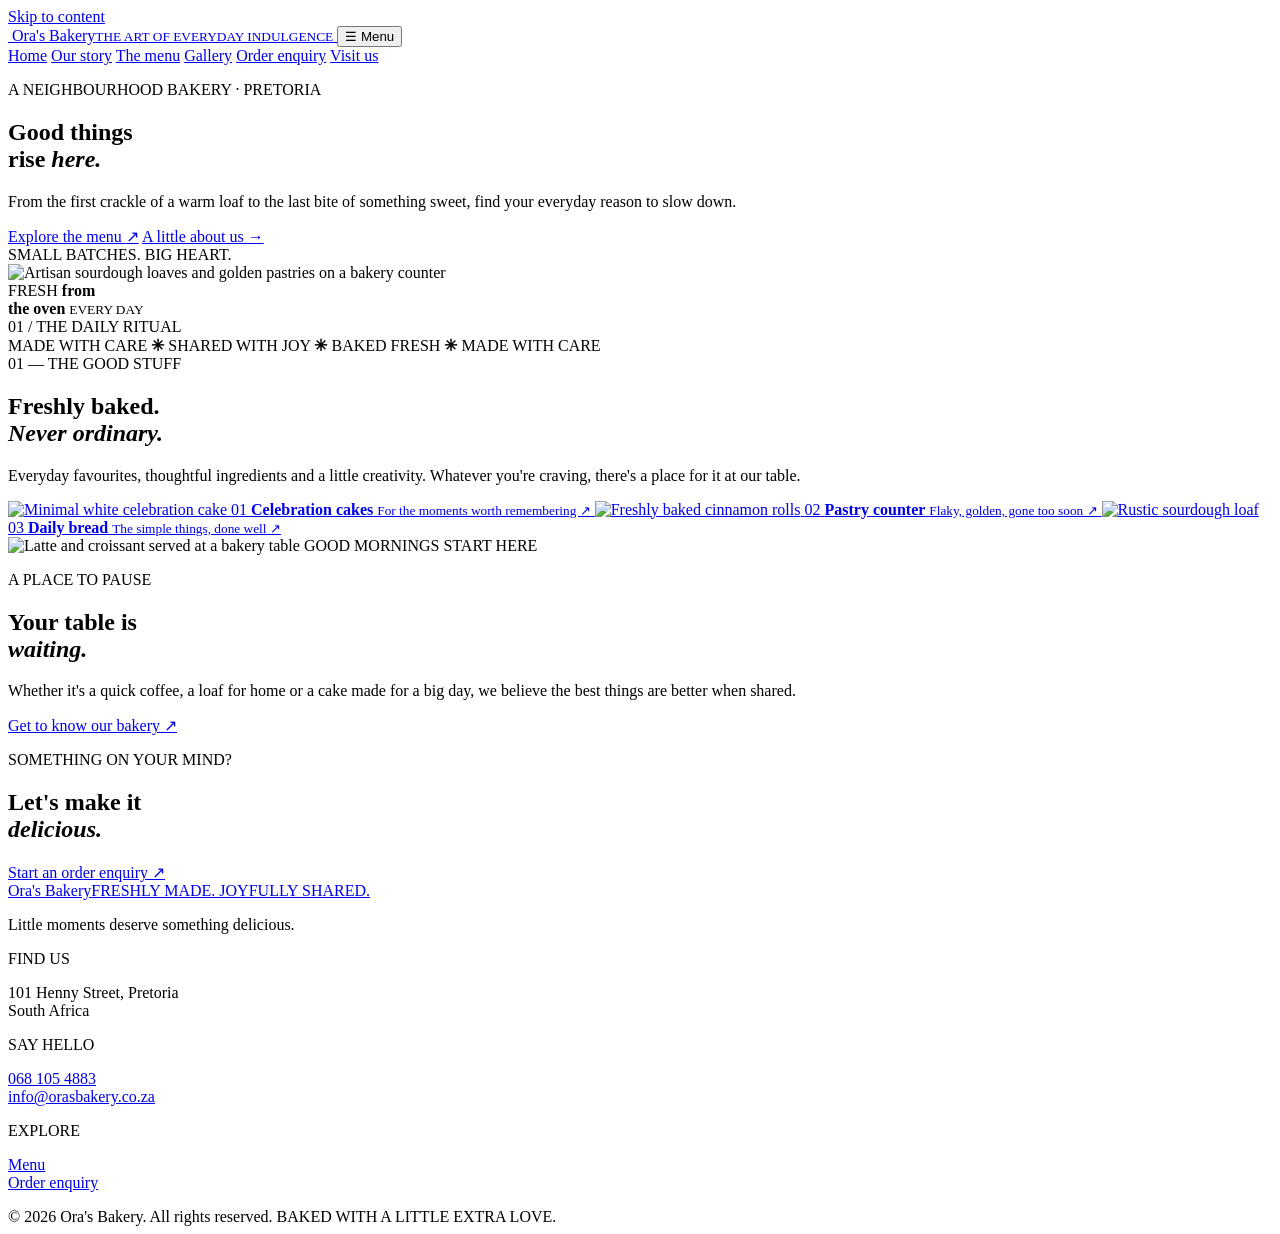
==== commit 14a29241: "Add files via upload" ====
--- a/index.html
+++ b/index.html
@@ -1,65 +1,153 @@
-<!DOCTYPE html>
+<!doctype html>
 <html lang="en">
-<head>
-  <meta charset="UTF-8">
-  <meta name="viewport" content="width=device-width, initial-scale=1.0">
-  <meta name="description" content="Visit Ora's Bakery for fresh cakes, bread, pastries, muffins and friendly service.">
-  <meta name="keywords" content="Ora's Bakery, bakery, cakes, fresh bread, pastries, muffins">
-  <meta name="author" content="ST10337762">
-  <title>Ora's Bakery | Home</title>
-    <link rel="stylesheet" href="css/style.css">
-</head>
-<body>
-<a class="skip-link" href="#main-content">Skip to main content</a>
-<header class="site-header">
-  <div class="container header-inner">
-    <a class="brand" href="index.html" aria-label="Ora's Bakery home">
-      <span class="brand-icon" aria-hidden="true">🍰</span>
-      <span>Ora's Bakery<small>Freshly baked with care</small></span>
-    </a>
-    <button class="menu-toggle" type="button" aria-expanded="false" aria-controls="main-nav">Menu</button>
-    <nav id="main-nav" class="main-nav" aria-label="Main navigation">
-      <a href="index.html">Home</a>
-      <a href="about.html">About Us</a>
-      <a href="menu.html">Menu</a>
-      <a href="gallery.html">Gallery</a>
-      <a href="contact.html">Contact</a>
-    </nav>
-  </div>
-</header>
-
-<main id="main-content">
-  <section class="hero">
-    <div class="container hero-content">
-      <p class="eyebrow">Fresh from our oven</p>
-      <h1>A little sweetness makes every day better.</h1>
-      <p>Find freshly baked bread, celebration cakes, pastries and treats at Ora's Bakery.</p>
-      <div class="button-row">
-        <a class="button" href="menu.html">Explore the menu</a>
-        <a class="button button-light" href="enquiry.html">Ask about an order</a>
-      </div>
-    </div>
-  </section>
-  <section class="section container">
-    <div class="section-heading"><p class="eyebrow">Made with care</p><h2>What would you like today?</h2><p>Choose a favourite and visit our menu to see more options.</p></div>
-    <div class="card-grid">
-      <article class="info-card"><div class="card-emoji" aria-hidden="true">🎂</div><h3>Cakes</h3><p>Birthday cakes and sweet treats for special celebrations.</p><a href="menu.html#cakes">See cakes</a></article>
-      <article class="info-card"><div class="card-emoji" aria-hidden="true">🥐</div><h3>Pastries</h3><p>Croissants, muffins and other tasty pastries.</p><a href="menu.html#pastries">See pastries</a></article>
-      <article class="info-card"><div class="card-emoji" aria-hidden="true">🍞</div><h3>Fresh bread</h3><p>Simple bakery favourites for your daily meals.</p><a href="menu.html#bread">See bread</a></article>
-      <article class="info-card"><div class="card-emoji" aria-hidden="true">☕</div><h3>Drinks</h3><p>Enjoy coffee, tea, hot chocolate and juice.</p><a href="menu.html#drinks">See drinks</a></article>
-    </div>
-  </section>
-  <section class="feature-band">
-    <div class="container feature-content"><div><p class="eyebrow">Need something special?</p><h2>Tell us what you have in mind.</h2><p>Send an enquiry about a cake or another bakery item. We will show you a summary of your request.</p></div><a class="button" href="enquiry.html">Make an enquiry</a></div>
-  </section>
-</main>
-<footer class="site-footer">
-  <div class="container footer-inner">
-    <div><strong>Ora's Bakery</strong><p>Freshly baked for everyday moments and special occasions.</p></div>
-    <p>Phone: 012 345 6789<br>Email: info@orasbakery.co.za</p>
-    <p>&copy; 2026 Ora's Bakery. Student project website.</p>
-  </div>
-</footer>
-  <script src="js/script.js" defer></script>
-</body>
+    <head>
+        <meta charset="utf-8">
+        <meta name="viewport" content="width=device-width, initial-scale=1">
+        <meta name="description" content="Ora's Bakery in Pretoria — fresh bread, pastries, celebration cakes and coffee.">
+        <meta name="author" content="Ora's Bakery student project">
+        <title>Home | Ora's Bakery</title>
+        <link rel="preconnect" href="https://images.unsplash.com">
+        <link rel="icon" type="image/svg+xml" href="images/logo.svg">
+        <link rel="stylesheet" href="css/style.css">
+    </head>
+    <body>
+        <a class="skip-link" href="#main-content">Skip to content</a>
+        <header class="site-header">
+            <div class="header-inner wrap">
+                <a class="brand" href="index.html" aria-current="page">
+                    <img class="brand-mark" src="images/logo.jpg" alt="">
+                    <span class="brand-name">Ora<span class="brand-apostrophe">'</span>s Bakery<small>THE ART OF EVERYDAY INDULGENCE</small></span>
+                </a>
+                <button class="menu-toggle" type="button" aria-expanded="false" aria-controls="main-nav">☰ <span>Menu</span></button>
+                <nav id="main-nav" class="main-nav" aria-label="Main navigation">
+                    <a href="index.html" aria-current="page">Home</a>
+                    <a href="about.html">Our story</a>
+                    <a href="menu.html">The menu</a>
+                    <a href="gallery.html">Gallery</a>
+                    <a href="enquiry.html">Order enquiry</a>
+                    <a href="contact.html">Visit us</a>
+                </nav>
+            </div>
+        </header>
+        <main id="main-content">
+            <section class="home-hero">
+                <div class="wrap hero-grid">
+                    <div class="hero-copy">
+                        <p class="eyebrow">A NEIGHBOURHOOD BAKERY · PRETORIA</p>
+                        <h1>Good things<br>rise <em>here.</em></h1>
+                        <p class="hero-lead">From the first crackle of a warm loaf to the last bite of something sweet, find your everyday reason to slow down.</p>
+                        <div class="hero-actions">
+                            <a class="btn btn-dark" href="menu.html">Explore the menu <span>↗</span></a>
+                            <a class="under-link" href="about.html">A little about us <span>→</span></a>
+                        </div>
+                        <div class="hero-note">
+                            <span class="note-line"></span>
+                            <span>SMALL BATCHES. BIG HEART.</span>
+                        </div>
+                    </div>
+                    <div class="hero-visual">
+                        <img src="https://artisancollectionzim.com/assets/artisan-bakery-photo-C4Dkbg4w.jpg" alt="Artisan sourdough loaves and golden pastries on a bakery counter">
+                        <div class="image-stamp">
+                            <span>FRESH</span>
+                            <strong>from<br>the oven</strong>
+                            <small>EVERY DAY</small>
+                        </div>
+                        <span class="photo-index">01 / THE DAILY RITUAL</span>
+                    </div>
+                </div>
+            </section>
+            <section class="ticker">
+                <div class="wrap ticker-inner">
+                    <span>MADE WITH CARE</span>
+                    <b>✳</b>
+                    <span>SHARED WITH JOY</span>
+                    <b>✳</b>
+                    <span>BAKED FRESH</span>
+                    <b>✳</b>
+                    <span>MADE WITH CARE</span>
+                </div>
+            </section>
+            <section class="section wrap home-intro">
+                <div class="section-kicker">
+                    01 — THE GOOD STUFF
+                </div>
+                <div class="intro-heading">
+                    <h2>Freshly baked.<br><em>Never ordinary.</em></h2>
+                    <p>Everyday favourites, thoughtful ingredients and a little creativity. Whatever you're craving, there's a place for it at our table.</p>
+                </div>
+                <div class="product-mosaic">
+                    <a class="mosaic-card mosaic-large" href="menu.html#cakes">
+                        <img src="https://images.unsplash.com/photo-1640506054499-2b040ca19023?auto=format&fit=crop&w=1400&q=85" alt="Minimal white celebration cake">
+                        <span class="mosaic-number">01</span>
+                        <span class="mosaic-caption">
+                            <strong>Celebration cakes</strong>
+                            <small>For the moments worth remembering ↗</small>
+                        </span>
+                    </a>
+                    <a class="mosaic-card" href="menu.html#pastries">
+                        <img src="https://cdn.prod.website-files.com/64a1b85c48f13cb1dd09208c/64bd8b9b79e0f267ccff1227_Tobias-Weber-Back-Konditorei-20.jpg" alt="Freshly baked cinnamon rolls">
+                        <span class="mosaic-number">02</span>
+                        <span class="mosaic-caption">
+                            <strong>Pastry counter</strong>
+                            <small>Flaky, golden, gone too soon ↗</small>
+                        </span>
+                    </a>
+                    <a class="mosaic-card" href="menu.html#bread">
+                        <img src="https://images.unsplash.com/photo-1767065888005-cdbfcb4619c3?auto=format&fit=crop&w=1600&q=85" alt="Rustic sourdough loaf">
+                        <span class="mosaic-number">03</span>
+                        <span class="mosaic-caption">
+                            <strong>Daily bread</strong>
+                            <small>The simple things, done well ↗</small>
+                        </span>
+                    </a>
+                </div>
+            </section>
+            <section class="story-strip">
+                <div class="wrap story-grid">
+                    <div class="story-image">
+                        <img src="https://www.macc-cino.com/assets/bakery/cup_pastry.png" alt="Latte and croissant served at a bakery table">
+                        <span>GOOD MORNINGS START HERE</span>
+                    </div>
+                    <div class="story-copy">
+                        <p class="eyebrow">A PLACE TO PAUSE</p>
+                        <h2>Your table is<br><em>waiting.</em></h2>
+                        <p>Whether it's a quick coffee, a loaf for home or a cake made for a big day, we believe the best things are better when shared.</p>
+                        <a class="text-arrow" href="about.html">Get to know our bakery ↗</a>
+                    </div>
+                </div>
+            </section>
+            <section class="closing-cta">
+                <div class="wrap cta-inner">
+                    <p class="eyebrow">SOMETHING ON YOUR MIND?</p>
+                    <h2>Let's make it<br><em>delicious.</em></h2>
+                    <a class="btn btn-light" href="enquiry.html">Start an order enquiry ↗</a>
+                </div>
+            </section>
+        </main>
+        <footer class="site-footer">
+            <div class="wrap footer-top">
+                <div>
+                    <a class="footer-brand" href="index.html"><img class="footer-logo" src="images/logo.jpg" alt="">Ora's Bakery<span>FRESHLY MADE. JOYFULLY SHARED.</span></a>
+                    <p>Little moments deserve something delicious.</p>
+                </div>
+                <div>
+                    <span class="footer-label">FIND US</span>
+                    <p>101 Henny Street, Pretoria<br>South Africa</p>
+                </div>
+                <div>
+                    <span class="footer-label">SAY HELLO</span>
+                    <p><a href="tel:0681054883">068 105 4883</a><br><a href="mailto:info@orasbakery.co.za">info@orasbakery.co.za</a></p>
+                </div>
+                <div>
+                    <span class="footer-label">EXPLORE</span>
+                    <p><a href="menu.html">Menu</a><br><a href="enquiry.html">Order enquiry</a></p>
+                </div>
+            </div>
+            <div class="wrap footer-bottom">
+                <span>© 2026 Ora's Bakery. All rights reserved.</span>
+                <span>BAKED WITH A LITTLE EXTRA LOVE.</span>
+            </div>
+        </footer>
+        <script src="js/script.js" defer></script>
+    </body>
 </html>
